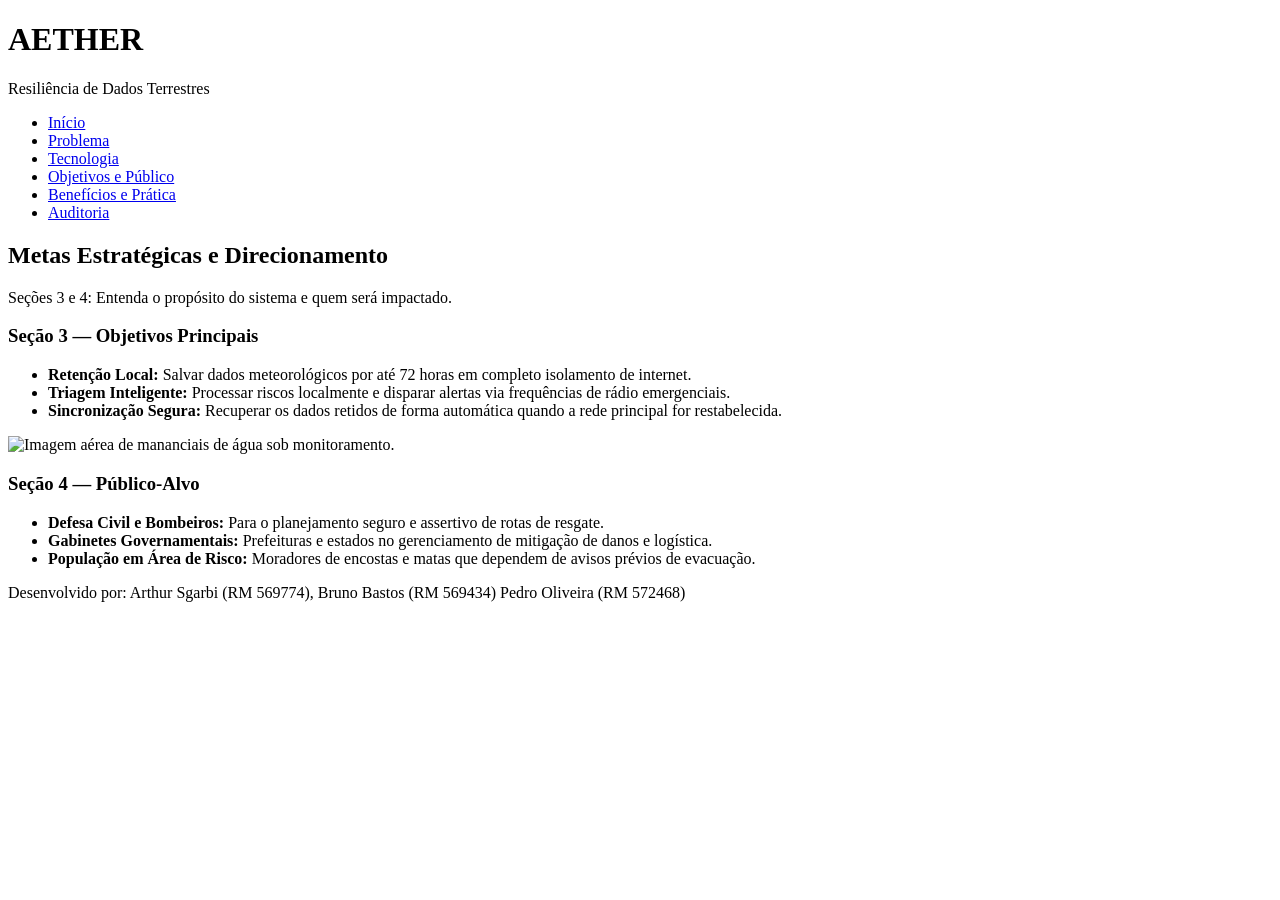
==== objetivos.html @ 25d12e42 "feat: adiciona paginas" ====
<!DOCTYPE html>
<html lang="pt-BR">
<head>
    <meta charset="UTF-8">
    <meta name="viewport" content="width=device-width, initial-scale=1.0">
    <title>AETHER | Objetivos e Público</title>
    <link href="https://fonts.googleapis.com/css2?family=Inter:wght@400;600;700;800&display=swap" rel="stylesheet">
    <link rel="stylesheet" href="style.css">
</head>
<body>

    <header class="site-header" role="banner">
        <div class="header-container">
            <div class="site-logo"><h1>AETHER</h1><span>Resiliência de Dados Terrestres</span></div>
            <nav class="main-navigation" aria-label="Navegação Principal">
                <ul>
                    <li><a href="index.html">Início</a></li>
                    <li><a href="problema.html">Problema</a></li>
                    <li><a href="tecnologia.html">Tecnologia</a></li>
                    <li><a href="objetivos.html" class="active" aria-current="page">Objetivos e Público</a></li>
                    <li><a href="beneficios.html">Benefícios e Prática</a></li>
                    <li><a href="logs.html">Auditoria</a></li>
                </ul>
            </nav>
        </div>
    </header>

    <main class="container" role="main">
        <header class="page-header">
            <h2>Metas Estratégicas e Direcionamento</h2>
            <p>Seções 3 e 4: Entenda o propósito do sistema e quem será impactado.</p>
        </header>

        <article class="content-article">
            <h3>Seção 3 — Objetivos Principais</h3>
            <ul>
                <li><strong>Retenção Local:</strong> Salvar dados meteorológicos por até 72 horas em completo isolamento de internet.</li>
                <li><strong>Triagem Inteligente:</strong> Processar riscos localmente e disparar alertas via frequências de rádio emergenciais.</li>
                <li><strong>Sincronização Segura:</strong> Recuperar os dados retidos de forma automática quando a rede principal for restabelecida.</li>
            </ul>

            <div class="hero-image">
                <img src="/imagens/imagem 9.jpg" alt="Imagem aérea de mananciais de água sob monitoramento.">
            </div>

            <h3>Seção 4 — Público-Alvo</h3>
            <ul>
                <li><strong>Defesa Civil e Bombeiros:</strong> Para o planejamento seguro e assertivo de rotas de resgate.</li>
                <li><strong>Gabinetes Governamentais:</strong> Prefeituras e estados no gerenciamento de mitigação de danos e logística.</li>
                <li><strong>População em Área de Risco:</strong> Moradores de encostas e matas que dependem de avisos prévios de evacuação.</li>
            </ul>
        </article>
    </main>

    <footer class="site-footer" role="contentinfo">
        <p class="footer-team">Desenvolvido por: Arthur Sgarbi (RM 569774), Bruno Bastos (RM 569434) Pedro Oliveira (RM 572468)
    </footer>

</body>
</html>
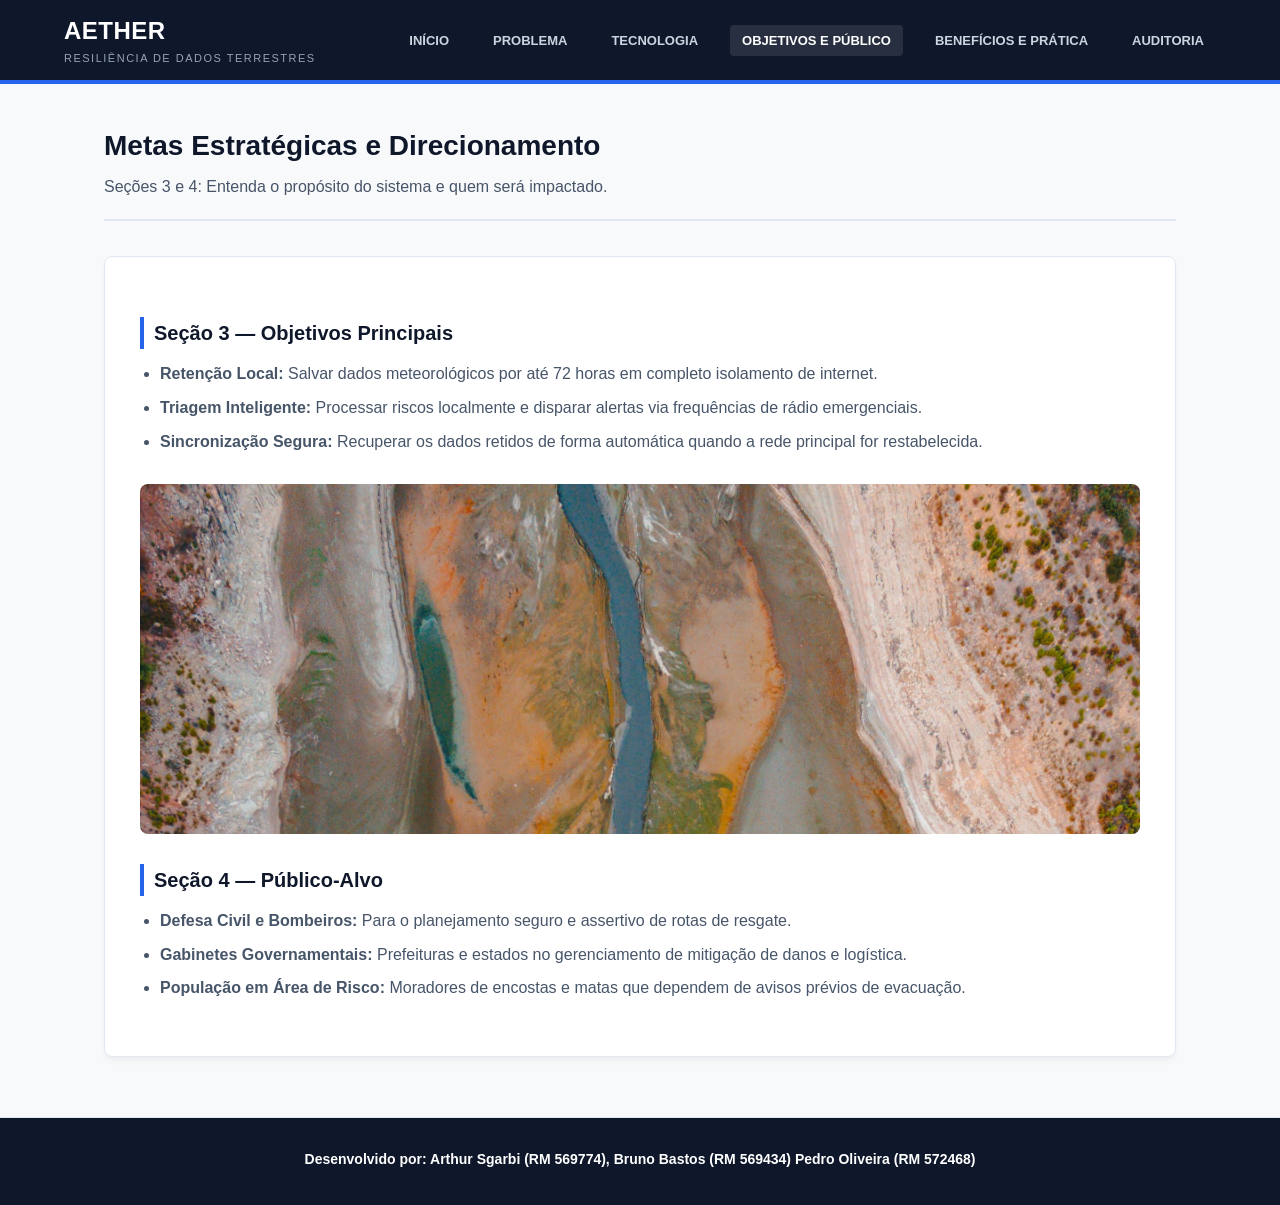
==== commit 65ef6494: "feat: adiciona txt" ====
--- a/objetivos.html
+++ b/objetivos.html
@@ -40,7 +40,7 @@
             </ul>
 
             <div class="hero-image">
-                <img src="/imagens/imagem 9.jpg" alt="Imagem aérea de mananciais de água sob monitoramento.">
+                <img src="imagens/imagem 9.jpg" alt="Imagem aérea de mananciais de água sob monitoramento.">
             </div>
 
             <h3>Seção 4 — Público-Alvo</h3>
--- a/style.css
+++ b/style.css
@@ -0,0 +1,145 @@
+/* ==============================================================================
+   PORTAL INSTITUCIONAL AETHER - DESIGN SYSTEM (VERSÃO PRO)
+   ============================================================================== */
+
+/* Reset de Formatação Estrutural */
+*, *::before, *::after {
+    box-sizing: border-box;
+    margin: 0;
+    padding: 0;
+}
+
+:root {
+    --bg-page: #f8f9fa;        
+    --bg-surface: #ffffff;     
+    --text-primary: #1e293b;   
+    --text-secondary: #475569; 
+    --brand-blue: #0f172a;     
+    --brand-accent: #2563eb;   
+    --alert-red: #dc2626;      
+    --border-color: #e2e8f0;   
+    --font-global: 'Inter', sans-serif;
+}
+
+body {
+    background-color: var(--bg-page);
+    color: var(--text-primary);
+    font-family: var(--font-global);
+    line-height: 1.6;
+    font-size: 16px;
+    -webkit-font-smoothing: antialiased;
+}
+
+/* --- CABEÇALHO GLOBAL --- */
+.site-header {
+    background-color: var(--brand-blue);
+    color: var(--bg-surface);
+    padding: 0 5%;
+    border-bottom: 4px solid var(--brand-accent);
+}
+
+.header-container {
+    max-width: 1200px;
+    margin: 0 auto;
+    display: flex;
+    justify-content: space-between;
+    align-items: center;
+    height: 80px;
+}
+
+.site-logo h1 { font-size: 24px; font-weight: 800; letter-spacing: 0.5px; }
+.site-logo span { font-size: 11px; color: #94a3b8; text-transform: uppercase; letter-spacing: 1.5px; display: block; }
+
+.main-navigation ul { list-style: none; display: flex; gap: 20px; }
+.main-navigation a {
+    text-decoration: none;
+    color: #cbd5e1;
+    font-weight: 600;
+    font-size: 13px;
+    text-transform: uppercase;
+    transition: color 0.2s ease, background-color 0.2s ease;
+    padding: 8px 12px;
+    border-radius: 4px;
+}
+.main-navigation a:hover, .main-navigation a.active {
+    color: var(--bg-surface);
+    background-color: rgba(255, 255, 255, 0.1);
+}
+
+/* --- ESTRUTURA PRINCIPAL --- */
+.container {
+    max-width: 1200px;
+    margin: 40px auto;
+    padding: 0 5%;
+    min-height: 60vh;
+}
+
+.page-header {
+    margin-bottom: 35px;
+    border-bottom: 2px solid var(--border-color);
+    padding-bottom: 20px;
+}
+.page-header h2 { font-size: 28px; color: var(--brand-blue); font-weight: 700; }
+.page-header p { color: var(--text-secondary); font-size: 16px; margin-top: 5px; }
+
+/* --- BLOCOS DE CONTEÚDO (ARTIGOS) --- */
+.content-article {
+    background-color: var(--bg-surface);
+    border: 1px solid var(--border-color);
+    border-radius: 8px;
+    padding: 35px;
+    margin-bottom: 30px;
+    box-shadow: 0 4px 6px -1px rgba(0, 0, 0, 0.05);
+}
+
+.content-article h3 { 
+    color: var(--brand-blue); 
+    font-size: 20px; 
+    margin-top: 25px; 
+    margin-bottom: 12px; 
+    border-left: 4px solid var(--brand-accent); 
+    padding-left: 10px; 
+}
+.content-article p { margin-bottom: 15px; color: var(--text-secondary); text-align: justify; }
+.content-article ul { margin-left: 20px; margin-bottom: 20px; color: var(--text-secondary); }
+.content-article li { margin-bottom: 8px; }
+
+/* --- IMAGENS DE DESTAQUE --- */
+.hero-image {
+    width: 100%;
+    border-radius: 8px;
+    overflow: hidden;
+    margin: 30px 0;
+    max-height: 350px;
+    background-color: #f1f5f9;
+}
+.hero-image img {
+    width: 100%;
+    height: 100%;
+    object-fit: cover;
+    display: block;
+}
+
+/* --- TABELA DE AUDITORIA --- */
+.audit-panel { background-color: var(--bg-surface); border: 1px solid var(--border-color); border-radius: 8px; overflow-x: auto; }
+.audit-table { width: 100%; border-collapse: collapse; text-align: left; min-width: 600px; }
+.audit-table th { background-color: var(--brand-blue); color: var(--bg-surface); padding: 14px; font-size: 13px; text-transform: uppercase; }
+.audit-table td { padding: 14px; border-bottom: 1px solid var(--border-color); font-size: 13.5px; }
+.audit-table tr:hover { background-color: #f8fafc; }
+
+.status-badge { padding: 4px 10px; border-radius: 4px; font-size: 11px; font-weight: 700; text-transform: uppercase; }
+.badge-info { background-color: #e0f2fe; color: #0369a1; }
+.badge-ok { background-color: #dcfce7; color: #15803d; }
+.badge-warn { background-color: #fef9c3; color: #a16207; }
+.badge-crit { background-color: #fee2e2; color: #b91c1c; }
+
+/* --- RODAPÉ --- */
+.site-footer {
+    background-color: var(--brand-blue);
+    color: #94a3b8;
+    text-align: center;
+    padding: 30px 20px;
+    margin-top: 60px;
+    border-top: 1px solid var(--border-color);
+}
+.footer-team { color: var(--bg-surface); font-weight: 600; font-size: 14px; margin-bottom: 5px; }
